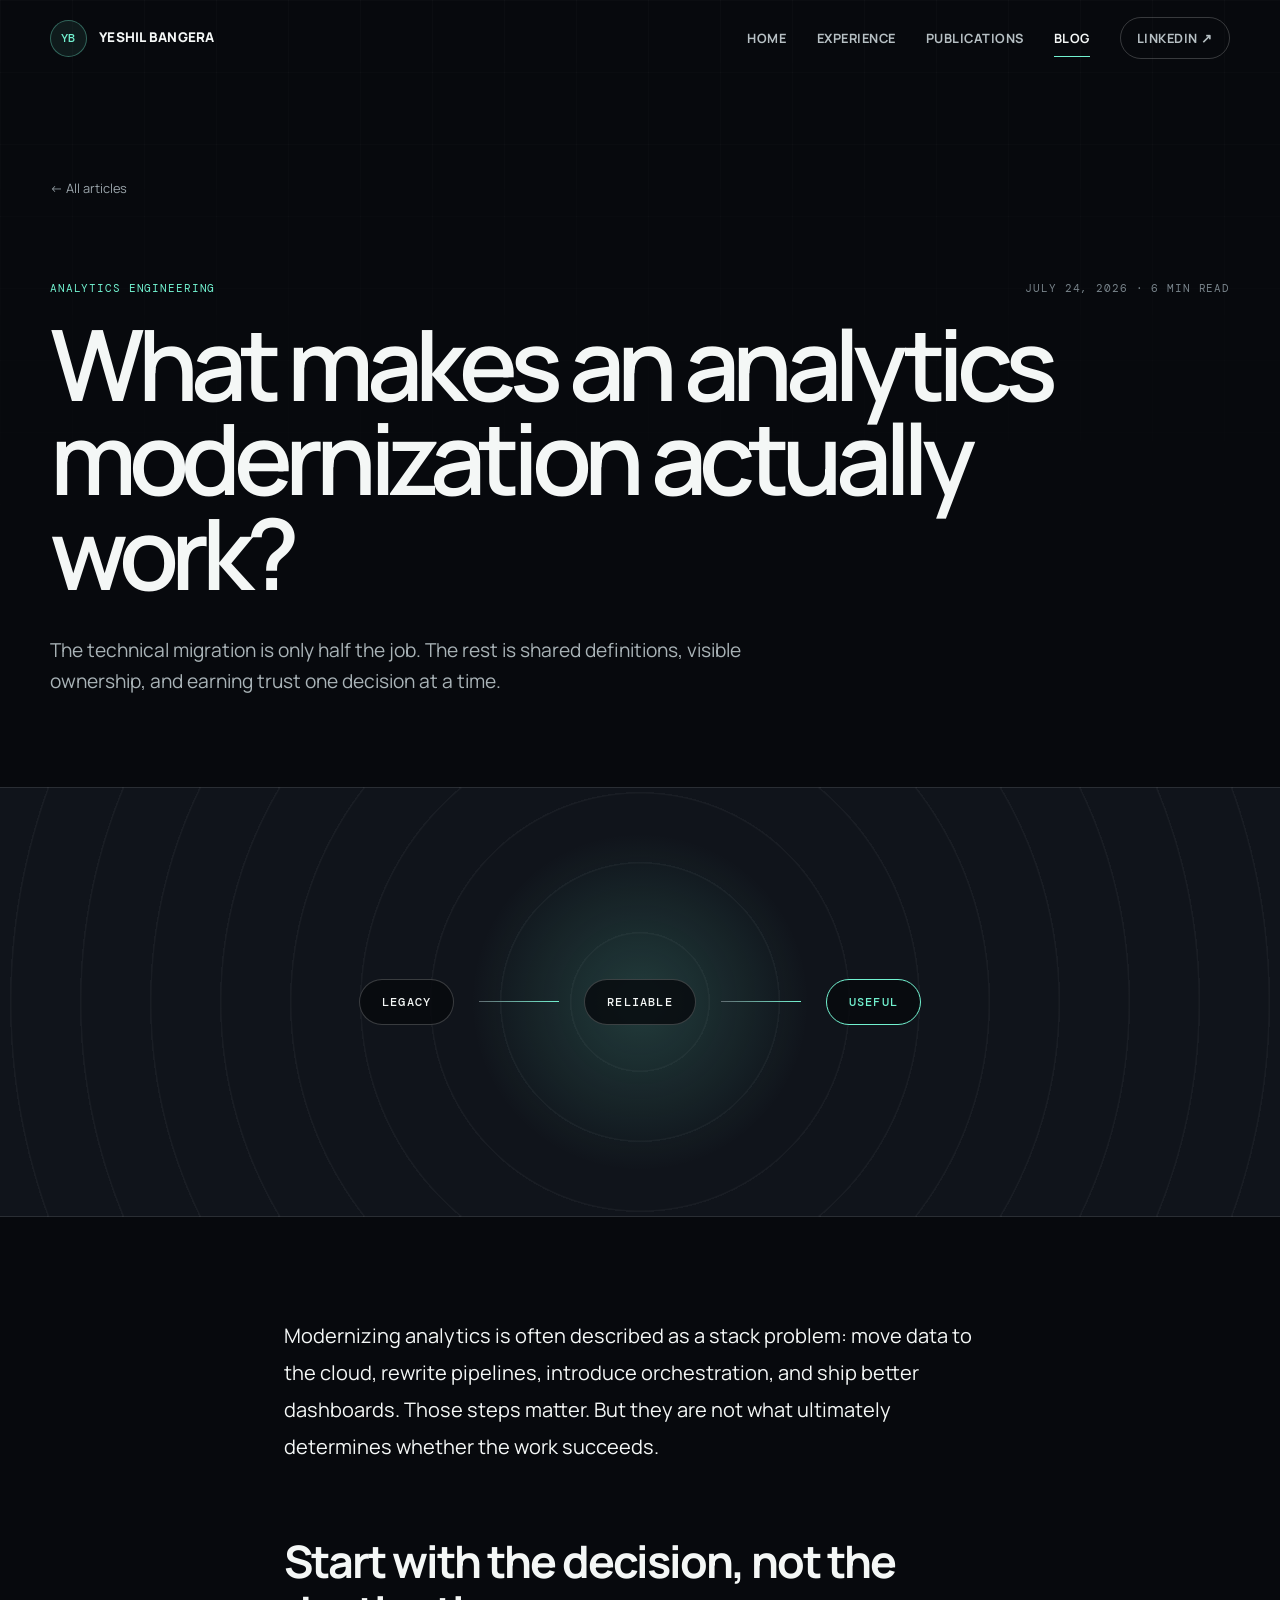
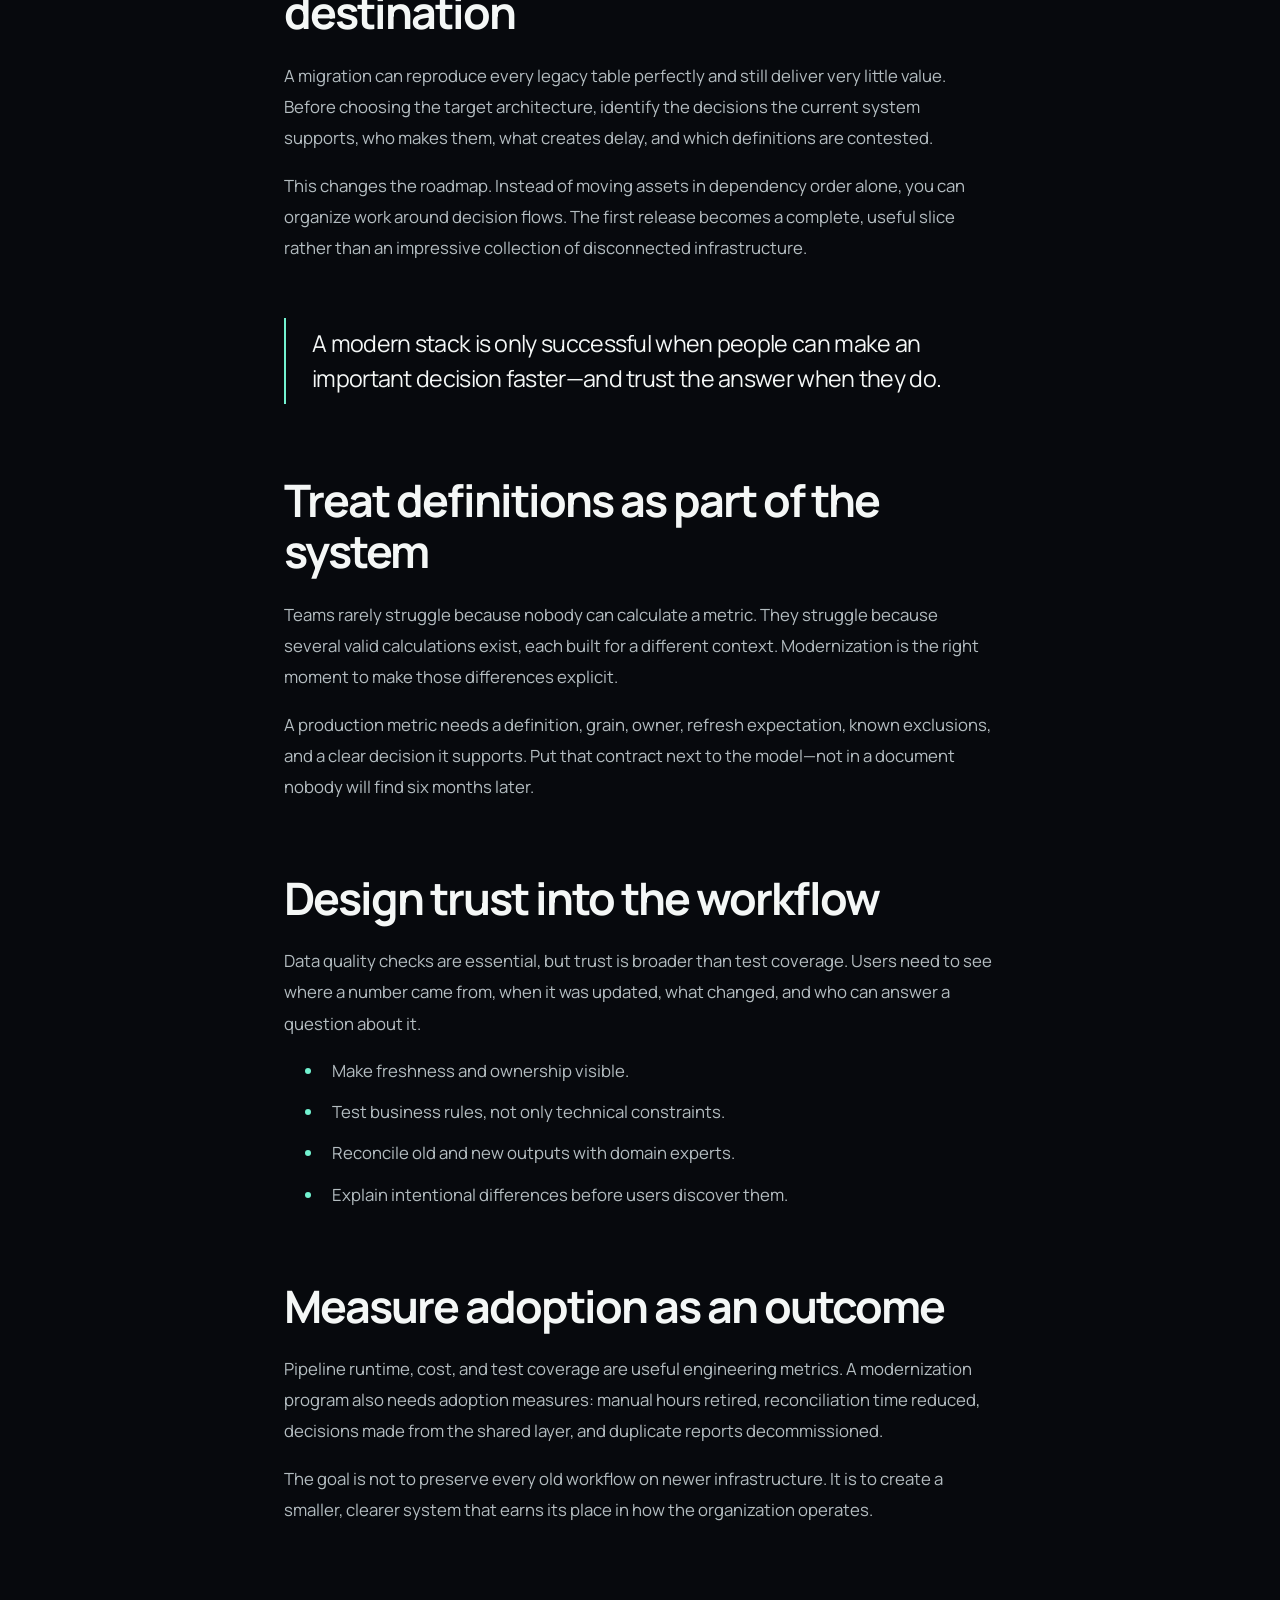
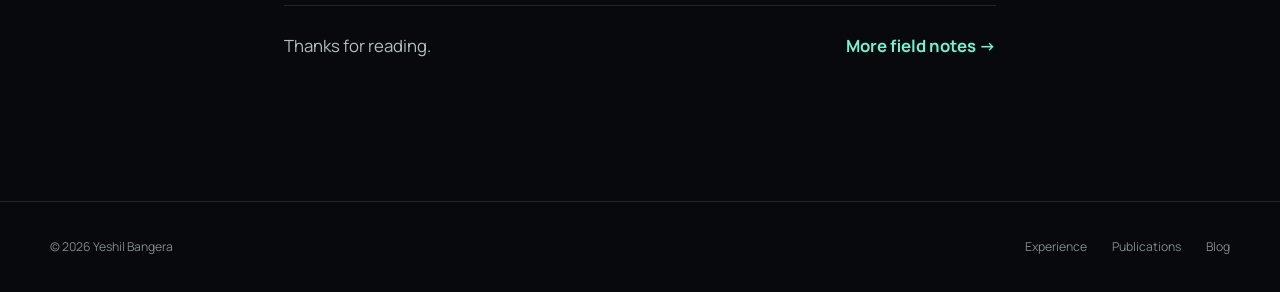
==== blog-modern-analytics.html @ 813da700 "Add minimal production portfolio" ====
<!doctype html>
<html lang="en">
  <head>
    <meta charset="utf-8" />
    <meta name="viewport" content="width=device-width, initial-scale=1" />
    <meta
      name="description"
      content="Yeshil Bangera on the technical and organizational foundations of successful analytics modernization."
    />
    <meta name="theme-color" content="#07090d" />
    <title>What makes analytics modernization work? — Yeshil Bangera</title>
    <link
      rel="canonical"
      href="https://yeshilbangera.github.io/blog-modern-analytics.html"
    />
    <link rel="icon" href="assets/favicon.svg" type="image/svg+xml" />
    <link rel="stylesheet" href="assets/css/portfolio.css" />
  </head>
  <body>
    <a class="skip-link" href="#main">Skip to content</a>
    <header class="site-header" data-header>
      <div class="nav-shell">
        <a class="brand" href="index.html" aria-label="Yeshil Bangera, home">
          <span class="brand-mark" aria-hidden="true">YB</span>
          <span>Yeshil Bangera</span>
        </a>
        <button
          class="nav-toggle"
          type="button"
          aria-expanded="false"
          aria-controls="site-nav"
          data-nav-toggle
        >
          <span></span><span></span><span></span>
          <span class="sr-only">Open navigation</span>
        </button>
        <nav id="site-nav" class="site-nav" aria-label="Primary" data-nav>
          <a href="index.html">Home</a>
          <a href="experience.html">Experience</a>
          <a href="publications.html">Publications</a>
          <a class="is-active" href="blog.html">Blog</a>
          <a class="nav-cta" href="https://www.linkedin.com/in/yeshil-d-bangera"
            >LinkedIn ↗</a
          >
        </nav>
      </div>
    </header>

    <main id="main">
      <article>
        <header class="article-hero shell">
          <a class="back-link" href="blog.html">← All articles</a>
          <div class="article-meta">
            <span>Analytics engineering</span>
            <time datetime="2026-07-24">July 24, 2026 · 6 min read</time>
          </div>
          <h1>What makes an analytics modernization actually work?</h1>
          <p>
            The technical migration is only half the job. The rest is shared
            definitions, visible ownership, and earning trust one decision at a
            time.
          </p>
        </header>

        <div class="article-banner" aria-hidden="true">
          <div class="article-flow shell">
            <span>Legacy</span><i></i><span>Reliable</span><i></i
            ><span>Useful</span>
          </div>
        </div>

        <div class="article-body">
          <p class="article-lede">
            Modernizing analytics is often described as a stack problem: move
            data to the cloud, rewrite pipelines, introduce orchestration, and
            ship better dashboards. Those steps matter. But they are not what
            ultimately determines whether the work succeeds.
          </p>

          <h2>Start with the decision, not the destination</h2>
          <p>
            A migration can reproduce every legacy table perfectly and still
            deliver very little value. Before choosing the target architecture,
            identify the decisions the current system supports, who makes them,
            what creates delay, and which definitions are contested.
          </p>
          <p>
            This changes the roadmap. Instead of moving assets in dependency
            order alone, you can organize work around decision flows. The first
            release becomes a complete, useful slice rather than an impressive
            collection of disconnected infrastructure.
          </p>

          <blockquote>
            A modern stack is only successful when people can make an important
            decision faster—and trust the answer when they do.
          </blockquote>

          <h2>Treat definitions as part of the system</h2>
          <p>
            Teams rarely struggle because nobody can calculate a metric. They
            struggle because several valid calculations exist, each built for a
            different context. Modernization is the right moment to make those
            differences explicit.
          </p>
          <p>
            A production metric needs a definition, grain, owner, refresh
            expectation, known exclusions, and a clear decision it supports. Put
            that contract next to the model—not in a document nobody will find
            six months later.
          </p>

          <h2>Design trust into the workflow</h2>
          <p>
            Data quality checks are essential, but trust is broader than test
            coverage. Users need to see where a number came from, when it was
            updated, what changed, and who can answer a question about it.
          </p>
          <ul>
            <li>Make freshness and ownership visible.</li>
            <li>Test business rules, not only technical constraints.</li>
            <li>Reconcile old and new outputs with domain experts.</li>
            <li>Explain intentional differences before users discover them.</li>
          </ul>

          <h2>Measure adoption as an outcome</h2>
          <p>
            Pipeline runtime, cost, and test coverage are useful engineering
            metrics. A modernization program also needs adoption measures:
            manual hours retired, reconciliation time reduced, decisions made
            from the shared layer, and duplicate reports decommissioned.
          </p>
          <p>
            The goal is not to preserve every old workflow on newer
            infrastructure. It is to create a smaller, clearer system that earns
            its place in how the organization operates.
          </p>

          <div class="article-end">
            <p>Thanks for reading.</p>
            <a href="blog.html">More field notes →</a>
          </div>
        </div>
      </article>
    </main>

    <footer class="site-footer">
      <div class="shell">
        <span>© <span data-year></span> Yeshil Bangera</span>
        <div>
          <a href="experience.html">Experience</a>
          <a href="publications.html">Publications</a>
          <a href="blog.html">Blog</a>
        </div>
      </div>
    </footer>
    <script src="assets/js/portfolio.js" defer></script>
  </body>
</html>
---- assets/css/portfolio.css ----
@import url("https://fonts.googleapis.com/css2?family=DM+Mono:wght@400;500&family=Manrope:wght@400;500;600;700;800&display=swap");

:root {
  --bg: #07090d;
  --bg-soft: #0b0e14;
  --surface: #10141b;
  --surface-2: #151a22;
  --line: rgba(255, 255, 255, 0.11);
  --line-strong: rgba(255, 255, 255, 0.2);
  --text: #f4f7f6;
  --muted: #9aa4aa;
  --accent: #72f2d0;
  --accent-2: #8ba8ff;
  --accent-dark: #061410;
  --shell: min(1180px, calc(100vw - 48px));
  --radius: 24px;
  --story-progress: 0;
  --story-stage: 0;
}

* {
  box-sizing: border-box;
}

html {
  scroll-behavior: smooth;
}

body {
  margin: 0;
  overflow-x: hidden;
  background: var(--bg);
  color: var(--text);
  font-family: "Manrope", sans-serif;
  font-size: 16px;
  line-height: 1.6;
  -webkit-font-smoothing: antialiased;
}

body::before {
  position: fixed;
  z-index: -2;
  inset: 0;
  background:
    linear-gradient(rgba(255, 255, 255, 0.018) 1px, transparent 1px),
    linear-gradient(90deg, rgba(255, 255, 255, 0.018) 1px, transparent 1px);
  background-size: 72px 72px;
  content: "";
  mask-image: linear-gradient(to bottom, black, transparent 70%);
  pointer-events: none;
}

a {
  color: inherit;
  text-decoration: none;
}

button {
  color: inherit;
  font: inherit;
}

p,
h1,
h2,
h3 {
  margin-top: 0;
}

.shell {
  width: var(--shell);
  margin-inline: auto;
}

.sr-only {
  position: absolute;
  width: 1px;
  height: 1px;
  overflow: hidden;
  clip: rect(0, 0, 0, 0);
  white-space: nowrap;
}

.skip-link {
  position: fixed;
  z-index: 1000;
  top: 12px;
  left: 12px;
  padding: 10px 16px;
  transform: translateY(-150%);
  border-radius: 8px;
  background: var(--accent);
  color: var(--accent-dark);
  font-weight: 800;
}

.skip-link:focus {
  transform: translateY(0);
}

.site-header {
  position: fixed;
  z-index: 100;
  top: 0;
  right: 0;
  left: 0;
  border-bottom: 1px solid transparent;
  transition:
    background-color 240ms ease,
    border-color 240ms ease,
    backdrop-filter 240ms ease;
}

.site-header.is-scrolled {
  border-color: var(--line);
  background: rgba(7, 9, 13, 0.76);
  backdrop-filter: blur(18px);
}

.nav-shell {
  display: flex;
  width: var(--shell);
  min-height: 76px;
  align-items: center;
  justify-content: space-between;
  margin-inline: auto;
}

.brand {
  display: inline-flex;
  align-items: center;
  gap: 12px;
  font-size: 0.84rem;
  font-weight: 800;
  letter-spacing: 0.02em;
  text-transform: uppercase;
}

.brand-mark {
  display: grid;
  width: 37px;
  height: 37px;
  place-items: center;
  border: 1px solid rgba(114, 242, 208, 0.35);
  border-radius: 50%;
  background: rgba(114, 242, 208, 0.08);
  color: var(--accent);
  font:
    500 0.72rem "DM Mono",
    monospace;
}

.site-nav {
  display: flex;
  align-items: center;
  gap: 30px;
}

.site-nav a {
  position: relative;
  color: #b7c0c4;
  font-size: 0.8rem;
  font-weight: 700;
  letter-spacing: 0.04em;
  text-transform: uppercase;
  transition: color 180ms ease;
}

.site-nav a:not(.nav-cta)::after {
  position: absolute;
  right: 0;
  bottom: -9px;
  left: 0;
  height: 1px;
  transform: scaleX(0);
  background: var(--accent);
  content: "";
  transition: transform 180ms ease;
}

.site-nav a:hover,
.site-nav a:focus-visible,
.site-nav a.is-active {
  color: var(--text);
}

.site-nav a.is-active::after,
.site-nav a:hover::after {
  transform: scaleX(1);
}

.site-nav .nav-cta {
  padding: 10px 16px;
  border: 1px solid var(--line-strong);
  border-radius: 999px;
}

.site-nav .nav-cta:hover {
  border-color: var(--accent);
  color: var(--accent);
}

.nav-toggle {
  display: none;
  width: 42px;
  height: 42px;
  padding: 10px;
  border: 1px solid var(--line);
  border-radius: 50%;
  background: transparent;
}

.nav-toggle > span:not(.sr-only) {
  display: block;
  width: 100%;
  height: 1px;
  margin: 5px 0;
  background: var(--text);
}

.hero {
  position: relative;
  display: flex;
  min-height: 100svh;
  align-items: center;
  overflow: hidden;
  padding: 140px 0 110px;
}

.hero::after {
  position: absolute;
  right: 0;
  bottom: 0;
  left: 0;
  height: 1px;
  background: linear-gradient(
    90deg,
    transparent,
    var(--line-strong),
    transparent
  );
  content: "";
}

.hero-glow {
  position: absolute;
  border-radius: 50%;
  filter: blur(1px);
  opacity: 0.7;
}

.glow-one {
  top: -30vw;
  right: -22vw;
  width: 68vw;
  height: 68vw;
  background: radial-gradient(
    circle,
    rgba(77, 127, 255, 0.14),
    transparent 64%
  );
}

.glow-two {
  bottom: -32vw;
  left: -24vw;
  width: 64vw;
  height: 64vw;
  background: radial-gradient(
    circle,
    rgba(114, 242, 208, 0.12),
    transparent 64%
  );
}

.hero-layout {
  position: relative;
  z-index: 2;
  display: grid;
  align-items: center;
  gap: 5vw;
  grid-template-columns: minmax(0, 1.22fr) minmax(340px, 0.78fr);
}

.eyebrow,
.section-kicker {
  color: var(--accent);
  font:
    500 0.75rem "DM Mono",
    monospace;
  letter-spacing: 0.14em;
  text-transform: uppercase;
}

.eyebrow {
  display: flex;
  align-items: center;
  gap: 10px;
  margin-bottom: 25px;
}

.eyebrow span {
  width: 27px;
  height: 1px;
  background: var(--accent);
}

.hero h1 {
  margin-bottom: 28px;
  line-height: 0.88;
}

.hero-name {
  display: block;
  font-size: clamp(4.1rem, 9.6vw, 8.9rem);
  font-weight: 800;
  letter-spacing: -0.085em;
  text-wrap: balance;
}

.hero-role {
  display: inline-block;
  margin-top: 25px;
  padding: 8px 15px 9px;
  border: 1px solid rgba(114, 242, 208, 0.45);
  border-radius: 999px;
  background: rgba(114, 242, 208, 0.08);
  color: var(--accent);
  font:
    500 clamp(0.86rem, 1.25vw, 1.05rem) "DM Mono",
    monospace;
  letter-spacing: 0.13em;
  text-transform: uppercase;
  vertical-align: top;
}

.hero-intro {
  max-width: 650px;
  margin-bottom: 34px;
  color: #b3bdc1;
  font-size: clamp(1.05rem, 1.6vw, 1.3rem);
  line-height: 1.65;
}

.hero-actions,
.page-actions {
  display: flex;
  align-items: center;
  gap: 24px;
}

.button {
  display: inline-flex;
  min-height: 51px;
  align-items: center;
  justify-content: center;
  gap: 16px;
  padding: 12px 22px;
  border: 1px solid transparent;
  border-radius: 999px;
  font-size: 0.84rem;
  font-weight: 800;
  transition:
    transform 180ms ease,
    background-color 180ms ease,
    box-shadow 180ms ease;
}

.button:hover {
  transform: translateY(-2px);
}

.button-primary {
  background: var(--accent);
  box-shadow: 0 12px 50px rgba(114, 242, 208, 0.08);
  color: var(--accent-dark);
}

.button-primary:hover {
  box-shadow: 0 15px 55px rgba(114, 242, 208, 0.2);
}

.text-link {
  display: inline-flex;
  align-items: center;
  gap: 10px;
  color: var(--text);
  font-size: 0.88rem;
  font-weight: 700;
}

.text-link span {
  color: var(--accent);
  transition: transform 180ms ease;
}

.text-link:hover span {
  transform: translateX(4px);
}

.hero-system {
  position: relative;
  width: min(39vw, 475px);
  padding: 21px;
  border: 1px solid var(--line-strong);
  border-radius: 24px;
  background:
    linear-gradient(145deg, rgba(255, 255, 255, 0.045), transparent 48%),
    rgba(13, 17, 23, 0.92);
  box-shadow:
    0 35px 100px rgba(0, 0, 0, 0.42),
    inset 0 1px rgba(255, 255, 255, 0.05);
}

.hero-system::before {
  position: absolute;
  z-index: -1;
  inset: 14% -7% -8% 22%;
  border-radius: 24px;
  background: linear-gradient(
    135deg,
    rgba(114, 242, 208, 0.13),
    rgba(139, 168, 255, 0.07)
  );
  content: "";
  filter: blur(25px);
}

.system-topline {
  display: flex;
  align-items: center;
  justify-content: space-between;
  padding-bottom: 17px;
  border-bottom: 1px solid var(--line);
  color: #879298;
  font:
    500 0.64rem "DM Mono",
    monospace;
  letter-spacing: 0.09em;
  text-transform: uppercase;
}

.system-topline i {
  width: 8px;
  height: 8px;
  border-radius: 50%;
  background: var(--accent);
  box-shadow: 0 0 16px rgba(114, 242, 208, 0.75);
}

.system-flow {
  padding: 18px 0;
}

.system-node {
  padding: 17px;
  border: 1px solid var(--line);
  border-radius: 14px;
  background: rgba(255, 255, 255, 0.018);
}

.system-node-accent {
  border-color: rgba(114, 242, 208, 0.32);
  background: rgba(114, 242, 208, 0.055);
}

.system-node small {
  display: block;
  margin-bottom: 5px;
  color: var(--accent);
  font:
    500 0.58rem "DM Mono",
    monospace;
  letter-spacing: 0.08em;
  text-transform: uppercase;
}

.system-node strong {
  display: block;
  font-size: 1.08rem;
  letter-spacing: -0.03em;
}

.system-node span {
  color: #7f8b90;
  font-size: 0.72rem;
}

.system-connector {
  position: relative;
  display: grid;
  height: 37px;
  place-items: center;
}

.system-connector::before {
  position: absolute;
  top: 0;
  bottom: 0;
  left: 50%;
  width: 1px;
  background: linear-gradient(var(--line), var(--accent), var(--line));
  content: "";
}

.system-connector span {
  position: relative;
  padding: 3px 8px;
  border: 1px solid var(--line);
  border-radius: 99px;
  background: var(--surface);
  color: #7e898f;
  font:
    500 0.5rem "DM Mono",
    monospace;
  letter-spacing: 0.08em;
}

.system-proof {
  display: grid;
  gap: 1px;
  overflow: hidden;
  border: 1px solid var(--line);
  border-radius: 13px;
  background: var(--line);
  grid-template-columns: repeat(3, 1fr);
}

.system-proof div {
  padding: 12px 9px;
  background: #0b0f15;
}

.system-proof strong,
.system-proof span {
  display: block;
}

.system-proof strong {
  color: var(--text);
  font-size: 1rem;
}

.system-proof span {
  color: #6f7b81;
  font-size: 0.55rem;
}

.hero-foot {
  position: absolute;
  right: 0;
  bottom: 28px;
  left: 0;
  z-index: 2;
  display: flex;
  justify-content: space-between;
  color: #78838a;
  font:
    400 0.68rem "DM Mono",
    monospace;
  letter-spacing: 0.07em;
  text-transform: uppercase;
}

.hero-foot p {
  margin: 0;
}

.hero-foot a {
  display: flex;
  gap: 10px;
}

.scroll-story {
  position: relative;
  height: 410vh;
  background:
    radial-gradient(
      circle at 70% 45%,
      rgba(114, 242, 208, 0.08),
      transparent 35%
    ),
    var(--bg);
}

.story-sticky {
  position: sticky;
  top: 0;
  display: flex;
  height: 100vh;
  align-items: center;
  overflow: hidden;
}

.story-layout {
  display: grid;
  align-items: center;
  gap: 80px;
  grid-template-columns: minmax(0, 0.85fr) minmax(420px, 1.15fr);
}

.story-copy {
  position: relative;
  min-height: 370px;
}

.story-step {
  position: absolute;
  top: 70px;
  left: 0;
  transform: translateY(28px);
  opacity: 0;
  transition:
    opacity 500ms ease,
    transform 500ms ease;
}

.story-step.is-current {
  transform: translateY(0);
  opacity: 1;
}

.story-step > span {
  color: #748087;
  font:
    500 0.7rem "DM Mono",
    monospace;
  letter-spacing: 0.1em;
  text-transform: uppercase;
}

.story-step h2 {
  max-width: 520px;
  margin: 22px 0;
  font-size: clamp(3.2rem, 6.5vw, 6rem);
  font-weight: 700;
  letter-spacing: -0.065em;
  line-height: 0.95;
}

.story-step p {
  max-width: 510px;
  color: var(--muted);
  font-size: 1.08rem;
}

.analytics-impact {
  overflow: hidden;
  border-bottom: 1px solid var(--line);
  background:
    radial-gradient(
      circle at 90% 20%,
      rgba(139, 168, 255, 0.09),
      transparent 28%
    ),
    var(--bg-soft);
}

.impact-statement {
  padding-bottom: 75px;
  border-bottom: 1px solid var(--line);
}

.impact-statement h2 {
  max-width: 1050px;
  margin: 0;
  font-size: clamp(2.7rem, 6.2vw, 5.9rem);
  font-weight: 600;
  letter-spacing: -0.07em;
  line-height: 1.02;
}

.impact-statement h2 span {
  display: block;
  color: #68747a;
}

.impact-principles {
  display: grid;
  gap: 1px;
  margin-top: 70px;
  background: var(--line);
  grid-template-columns: repeat(3, 1fr);
}

.principle {
  min-height: 315px;
  padding: 28px;
  background: var(--bg-soft);
}

.principle > span {
  color: var(--accent);
  font:
    500 0.66rem "DM Mono",
    monospace;
}

.principle h3 {
  margin: 92px 0 14px;
  font-size: 1.35rem;
  letter-spacing: -0.035em;
}

.principle p {
  margin-bottom: 0;
  color: var(--muted);
  font-size: 0.9rem;
}

.story-visual {
  transform: scale(calc(0.88 + (var(--story-progress) * 0.12)));
}

.signal-field {
  position: relative;
  width: 100%;
  aspect-ratio: 1.1;
  border: 1px solid var(--line);
  border-radius: 50%;
  background:
    radial-gradient(
      circle at center,
      rgba(114, 242, 208, 0.14),
      transparent 42%
    ),
    repeating-radial-gradient(
      circle at center,
      transparent 0 58px,
      rgba(255, 255, 255, 0.045) 59px 60px
    );
}

.signal-field::after {
  position: absolute;
  inset: 8%;
  border: 1px dashed rgba(139, 168, 255, 0.25);
  border-radius: 50%;
  content: "";
  transform: rotate(calc(var(--story-progress) * 90deg));
}

.signal-card {
  position: absolute;
  z-index: 2;
  top: 50%;
  left: 50%;
  width: 58%;
  padding: 24px;
  transform: translate(-50%, -50%);
  border: 1px solid rgba(255, 255, 255, 0.17);
  border-radius: 18px;
  background: rgba(14, 18, 24, 0.88);
  box-shadow: 0 35px 100px rgba(0, 0, 0, 0.44);
  backdrop-filter: blur(20px);
}

.signal-card-top,
.signal-meta {
  display: flex;
  align-items: center;
  justify-content: space-between;
  color: #818c92;
  font:
    400 0.62rem "DM Mono",
    monospace;
  letter-spacing: 0.08em;
  text-transform: uppercase;
}

.signal-card-top i {
  width: 7px;
  height: 7px;
  border-radius: 50%;
  background: var(--accent);
  box-shadow: 0 0 12px var(--accent);
}

.signal-card > strong {
  display: block;
  margin: 24px 0 18px;
  color: var(--text);
  font-size: clamp(1.6rem, 3vw, 2.7rem);
  letter-spacing: -0.05em;
}

.mini-chart {
  display: flex;
  height: 100px;
  align-items: flex-end;
  gap: 8px;
  padding: 8px 0 14px;
  border-bottom: 1px solid var(--line);
}

.mini-chart i {
  width: 100%;
  height: calc(25% + (var(--story-progress) * 65%));
  border-radius: 4px 4px 0 0;
  background: linear-gradient(to top, rgba(114, 242, 208, 0.12), var(--accent));
  transition: height 250ms ease;
}

.mini-chart i:nth-child(2) {
  height: calc(60% - (var(--story-progress) * 20%));
}

.mini-chart i:nth-child(3) {
  height: calc(35% + (var(--story-progress) * 40%));
}

.mini-chart i:nth-child(4) {
  height: calc(78% - (var(--story-progress) * 12%));
}

.mini-chart i:nth-child(5) {
  height: calc(48% + (var(--story-progress) * 38%));
}

.mini-chart i:nth-child(6) {
  height: calc(67% + (var(--story-progress) * 25%));
}

.signal-meta {
  margin-top: 15px;
}

.signal-meta b {
  color: var(--text);
  font-weight: 500;
}

.signal-dot {
  position: absolute;
  z-index: 3;
  width: 8px;
  height: 8px;
  border-radius: 50%;
  background: var(--accent-2);
  box-shadow: 0 0 16px var(--accent-2);
  transform: scale(calc(0.7 + (var(--story-progress) * 0.7)));
}

.dot-a {
  top: 15%;
  left: 29%;
}

.dot-b {
  top: 31%;
  right: 10%;
}

.dot-c {
  right: 24%;
  bottom: 13%;
}

.dot-d {
  bottom: 25%;
  left: 10%;
}

.signal-line {
  position: absolute;
  z-index: 1;
  top: 50%;
  left: 50%;
  width: 40%;
  height: 1px;
  transform-origin: left;
  background: linear-gradient(90deg, var(--accent), transparent);
  opacity: calc(0.2 + var(--story-progress));
}

.line-a {
  transform: rotate(calc(20deg + (var(--story-progress) * 25deg)));
}

.line-b {
  transform: rotate(calc(160deg - (var(--story-progress) * 25deg)));
}

.section {
  position: relative;
  padding: 130px 0;
}

.section-tint {
  border-block: 1px solid rgba(255, 255, 255, 0.06);
  background: var(--bg-soft);
}

.section-heading {
  display: flex;
  align-items: flex-end;
  justify-content: space-between;
  gap: 40px;
  margin-bottom: 58px;
}

.section-kicker {
  margin-bottom: 16px;
}

.section-heading h2,
.resume-aside h2 {
  max-width: 790px;
  margin-bottom: 0;
  font-size: clamp(2.4rem, 5vw, 4.4rem);
  font-weight: 600;
  letter-spacing: -0.06em;
  line-height: 1;
}

.impact-grid {
  display: grid;
  gap: 16px;
  grid-template-columns: repeat(3, 1fr);
}

.impact-card {
  min-height: 360px;
  padding: 30px;
  border: 1px solid var(--line);
  border-radius: var(--radius);
  background:
    linear-gradient(145deg, rgba(255, 255, 255, 0.03), transparent 55%),
    var(--surface);
  transition:
    transform 240ms ease,
    border-color 240ms ease;
}

.impact-card:hover {
  transform: translateY(-6px);
  border-color: rgba(114, 242, 208, 0.35);
}

.impact-number {
  display: block;
  margin-bottom: 100px;
  color: var(--accent);
  font-size: clamp(2.8rem, 4.8vw, 4.4rem);
  font-weight: 700;
  letter-spacing: -0.07em;
}

.impact-card h3 {
  margin-bottom: 13px;
  font-size: 1.25rem;
  letter-spacing: -0.03em;
}

.impact-card p {
  margin-bottom: 0;
  color: var(--muted);
  font-size: 0.93rem;
}

.feature-publication {
  display: grid;
  align-items: center;
  gap: 55px;
  padding: 36px;
  border: 1px solid var(--line);
  border-radius: var(--radius);
  background: var(--surface);
  grid-template-columns: 280px 1fr;
  transition:
    transform 240ms ease,
    border-color 240ms ease;
}

.feature-publication:hover {
  transform: translateY(-4px);
  border-color: rgba(114, 242, 208, 0.35);
}

.publication-art {
  position: relative;
  display: flex;
  height: 250px;
  align-items: center;
  justify-content: center;
  overflow: hidden;
  border-radius: 17px;
  background:
    radial-gradient(
      circle at 25% 20%,
      rgba(139, 168, 255, 0.55),
      transparent 27%
    ),
    radial-gradient(
      circle at 75% 70%,
      rgba(114, 242, 208, 0.5),
      transparent 31%
    ),
    #111723;
  font-size: 4.3rem;
  font-weight: 800;
  letter-spacing: -0.1em;
}

.publication-art::before {
  position: absolute;
  inset: 0;
  background:
    linear-gradient(rgba(255, 255, 255, 0.08) 1px, transparent 1px),
    linear-gradient(90deg, rgba(255, 255, 255, 0.08) 1px, transparent 1px);
  background-size: 24px 24px;
  content: "";
  mask-image: radial-gradient(circle, black, transparent 75%);
}

.publication-art span {
  position: relative;
}

.publication-art span:last-child {
  color: var(--accent);
}

.feature-publication p,
.project-card p,
.post-card > div > p,
.publication-body > p:first-child {
  margin-bottom: 13px;
  color: var(--accent);
  font:
    500 0.7rem "DM Mono",
    monospace;
  letter-spacing: 0.09em;
  text-transform: uppercase;
}

.feature-publication h3 {
  max-width: 750px;
  margin-bottom: 26px;
  font-size: clamp(1.65rem, 3.2vw, 2.6rem);
  font-weight: 600;
  letter-spacing: -0.04em;
  line-height: 1.15;
}

.inline-arrow {
  color: #b8c1c5;
  font-size: 0.8rem;
  font-weight: 700;
}

.project-grid {
  display: grid;
  gap: 16px;
  grid-template-columns: 1.35fr 0.65fr;
}

.project-card {
  display: flex;
  min-height: 420px;
  flex-direction: column;
  justify-content: space-between;
  padding: 32px;
  overflow: hidden;
  border: 1px solid var(--line);
  border-radius: var(--radius);
  background:
    radial-gradient(
      circle at 75% 25%,
      rgba(139, 168, 255, 0.15),
      transparent 30%
    ),
    var(--surface);
  transition:
    transform 240ms ease,
    border-color 240ms ease;
}

.project-card:hover {
  transform: translateY(-5px);
  border-color: rgba(139, 168, 255, 0.4);
}

.project-feature {
  background:
    radial-gradient(
      circle at 75% 25%,
      rgba(114, 242, 208, 0.16),
      transparent 32%
    ),
    var(--surface);
}

.card-index {
  color: #6f7b81;
  font:
    500 0.7rem "DM Mono",
    monospace;
}

.project-card h3 {
  max-width: 650px;
  margin-bottom: 45px;
  font-size: clamp(1.8rem, 3.7vw, 3.3rem);
  font-weight: 600;
  letter-spacing: -0.05em;
  line-height: 1.08;
}

.project-card > div > span {
  color: #aab4b8;
  font-size: 0.82rem;
  font-weight: 700;
}

.blog-row {
  display: grid;
  align-items: start;
  gap: 40px;
  padding: 30px 0;
  border-block: 1px solid var(--line);
  grid-template-columns: 130px 1fr auto;
  transition: border-color 180ms ease;
}

.blog-row:hover {
  border-color: var(--accent);
}

.blog-row time {
  color: #7e898f;
  font:
    400 0.69rem "DM Mono",
    monospace;
  text-transform: uppercase;
}

.blog-row h3 {
  margin-bottom: 7px;
  font-size: clamp(1.4rem, 2.5vw, 2.1rem);
  letter-spacing: -0.04em;
}

.blog-row p {
  max-width: 720px;
  margin-bottom: 0;
  color: var(--muted);
}

.blog-row > span {
  color: var(--accent);
  font-size: 1.4rem;
}

.contact-band {
  position: relative;
  padding: 140px 0;
  overflow: hidden;
  background:
    radial-gradient(
      circle at 15% 100%,
      rgba(114, 242, 208, 0.18),
      transparent 32%
    ),
    radial-gradient(
      circle at 85% 0%,
      rgba(139, 168, 255, 0.15),
      transparent 32%
    ),
    #0b0f14;
}

.contact-inner p {
  color: var(--accent);
  font:
    500 0.75rem "DM Mono",
    monospace;
  letter-spacing: 0.1em;
  text-transform: uppercase;
}

.contact-inner h2 {
  max-width: 900px;
  margin-bottom: 45px;
  font-size: clamp(3rem, 7vw, 6.5rem);
  font-weight: 600;
  letter-spacing: -0.07em;
  line-height: 0.95;
}

.contact-inner > div {
  display: flex;
  align-items: center;
  gap: 26px;
}

.site-footer {
  padding: 35px 0;
  border-top: 1px solid var(--line);
  color: #7f898e;
  font-size: 0.76rem;
}

.site-footer .shell {
  display: flex;
  align-items: center;
  justify-content: space-between;
}

.site-footer div {
  display: flex;
  gap: 25px;
}

.site-footer a:hover {
  color: var(--accent);
}

.page-hero {
  padding-top: 190px;
  padding-bottom: 75px;
}

.page-hero h1 {
  max-width: 1000px;
  margin-bottom: 55px;
  font-size: clamp(3.6rem, 8.5vw, 8rem);
  font-weight: 600;
  letter-spacing: -0.075em;
  line-height: 0.95;
}

.page-intro {
  display: grid;
  align-items: end;
  gap: 60px;
  padding-top: 35px;
  border-top: 1px solid var(--line);
  grid-template-columns: 1fr auto;
}

.page-intro > p {
  max-width: 700px;
  margin-bottom: 0;
  color: #aab4b8;
  font-size: 1.12rem;
}

.page-section {
  padding-top: 60px;
}

.resume-layout {
  display: grid;
  align-items: start;
  gap: 80px;
  grid-template-columns: 0.68fr 1.32fr;
}

.resume-aside {
  position: sticky;
  top: 125px;
}

.resume-aside h2 {
  font-size: clamp(2.3rem, 4vw, 3.7rem);
}

.career-stats {
  display: grid;
  gap: 1px;
  margin-top: 45px;
  border: 1px solid var(--line);
  border-radius: 18px;
  background: var(--line);
  grid-template-columns: repeat(3, 1fr);
  overflow: hidden;
}

.career-stats div {
  padding: 18px 14px;
  background: var(--surface);
}

.career-stats strong {
  display: block;
  margin-bottom: 5px;
  color: var(--accent);
  font-size: 1.6rem;
  line-height: 1;
}

.career-stats span {
  color: var(--muted);
  font-size: 0.65rem;
}

.timeline {
  position: relative;
}

.timeline::before {
  position: absolute;
  top: 4px;
  bottom: 0;
  left: 8px;
  width: 1px;
  background: var(--line);
  content: "";
}

.timeline-item {
  position: relative;
  display: grid;
  gap: 40px;
  padding: 0 0 90px 42px;
  grid-template-columns: 145px 1fr;
}

.timeline-item::before {
  position: absolute;
  top: 3px;
  left: 3px;
  width: 11px;
  height: 11px;
  border: 2px solid var(--bg);
  border-radius: 50%;
  background: var(--accent);
  box-shadow: 0 0 0 1px var(--accent);
  content: "";
}

.timeline-meta {
  display: flex;
  flex-direction: column;
  gap: 7px;
  color: #6f7a80;
  font:
    500 0.84rem "DM Mono",
    monospace;
  line-height: 1.5;
  text-transform: uppercase;
}

.timeline-meta time {
  color: #c4cdd0;
  font-weight: 500;
}

.timeline-content > p {
  margin-bottom: 5px;
  color: var(--accent);
  font:
    500 0.72rem "DM Mono",
    monospace;
  letter-spacing: 0.08em;
  text-transform: uppercase;
}

.timeline-content h3 {
  margin-bottom: 24px;
  font-size: 2rem;
  letter-spacing: -0.04em;
}

.timeline-content ul {
  margin: 0 0 25px;
  padding-left: 1.2em;
  color: #a6b0b4;
}

.timeline-content li {
  margin-bottom: 12px;
  padding-left: 5px;
}

.timeline-content li::marker {
  color: var(--accent);
}

.tag-row {
  display: flex;
  flex-wrap: wrap;
  gap: 8px;
}

.tag-row span {
  padding: 5px 10px;
  border: 1px solid var(--line);
  border-radius: 99px;
  color: #8d989d;
  font:
    400 0.63rem "DM Mono",
    monospace;
}

.skills-grid {
  display: grid;
  gap: 1px;
  border: 1px solid var(--line);
  border-radius: var(--radius);
  background: var(--line);
  grid-template-columns: repeat(2, 1fr);
  overflow: hidden;
}

.skill-card {
  min-height: 230px;
  padding: 30px;
  background: var(--surface);
}

.skill-card > span {
  color: var(--accent);
  font:
    500 0.66rem "DM Mono",
    monospace;
}

.skill-card h3 {
  margin: 55px 0 12px;
  font-size: 1.4rem;
  letter-spacing: -0.03em;
}

.skill-card p {
  margin-bottom: 0;
  color: var(--muted);
}

.education-card {
  display: grid;
  gap: 50px;
  padding: 45px;
  border: 1px solid var(--line);
  border-radius: var(--radius);
  background: var(--surface);
  grid-template-columns: 1.1fr 0.9fr;
}

.education-card h2 {
  margin: 0;
  font-size: clamp(2.2rem, 4vw, 3.8rem);
  letter-spacing: -0.05em;
  line-height: 1.05;
}

.education-card h2 span {
  color: #7d898e;
}

.education-card > div:last-child {
  align-self: end;
}

.education-card > div:last-child p {
  margin: 6px 0 0;
  color: var(--muted);
}

.publication-list {
  display: flex;
  flex-direction: column;
}

.publication-card {
  display: grid;
  gap: 65px;
  padding: 55px 0;
  border-top: 1px solid var(--line);
  grid-template-columns: 190px 1fr;
}

.publication-card:last-child {
  border-bottom: 1px solid var(--line);
}

.publication-year {
  display: flex;
  flex-direction: column;
}

.publication-year strong {
  color: var(--accent);
  font-size: 2rem;
  letter-spacing: -0.05em;
}

.publication-year span {
  color: #707b81;
  font:
    400 0.67rem "DM Mono",
    monospace;
  text-transform: uppercase;
}

.publication-body h2 {
  max-width: 850px;
  margin-bottom: 20px;
  font-size: clamp(1.65rem, 3.4vw, 2.8rem);
  font-weight: 600;
  letter-spacing: -0.045em;
  line-height: 1.15;
}

.publication-summary {
  max-width: 730px;
  color: var(--muted);
}

.publication-links {
  display: flex;
  flex-wrap: wrap;
  gap: 22px;
  margin-top: 25px;
  color: #889399;
  font-size: 0.76rem;
  font-weight: 700;
}

.publication-links a {
  color: var(--text);
}

.publication-links a:hover {
  color: var(--accent);
}

.posts-list {
  display: flex;
  flex-direction: column;
  gap: 25px;
}

.post-card {
  display: grid;
  gap: 50px;
  padding: 42px;
  border: 1px solid var(--line);
  border-radius: var(--radius);
  background:
    radial-gradient(
      circle at 90% 0%,
      rgba(114, 242, 208, 0.13),
      transparent 31%
    ),
    var(--surface);
  grid-template-columns: 180px 1fr;
  transition:
    transform 240ms ease,
    border-color 240ms ease;
}

.post-card:hover {
  transform: translateY(-4px);
  border-color: rgba(114, 242, 208, 0.35);
}

.post-meta {
  display: flex;
  flex-direction: column;
  gap: 8px;
  color: #6f7b81;
  font:
    400 0.68rem "DM Mono",
    monospace;
  text-transform: uppercase;
}

.post-card h2 {
  margin-bottom: 18px;
  font-size: clamp(2.1rem, 4.5vw, 4.2rem);
  font-weight: 600;
  letter-spacing: -0.06em;
  line-height: 1.02;
}

.post-card div:last-child > p {
  max-width: 740px;
  color: var(--muted);
}

.coming-grid {
  display: grid;
  gap: 16px;
  grid-template-columns: 1fr 1fr;
}

.coming-card {
  min-height: 260px;
  padding: 30px;
  border: 1px solid var(--line);
  border-radius: var(--radius);
  background: var(--surface);
}

.coming-card > span {
  color: #748087;
  font:
    400 0.65rem "DM Mono",
    monospace;
  text-transform: uppercase;
}

.coming-card h3 {
  margin: 55px 0 12px;
  font-size: 1.6rem;
  letter-spacing: -0.04em;
}

.coming-card p {
  margin-bottom: 0;
  color: var(--muted);
}

.article-hero {
  padding-top: 175px;
  padding-bottom: 90px;
}

.back-link {
  color: var(--muted);
  font-size: 0.8rem;
}

.back-link:hover {
  color: var(--accent);
}

.article-meta {
  display: flex;
  justify-content: space-between;
  margin: 80px 0 22px;
  color: #78838a;
  font:
    400 0.68rem "DM Mono",
    monospace;
  letter-spacing: 0.08em;
  text-transform: uppercase;
}

.article-meta span {
  color: var(--accent);
}

.article-hero h1 {
  max-width: 1050px;
  margin-bottom: 35px;
  font-size: clamp(3.4rem, 7.7vw, 7.1rem);
  font-weight: 600;
  letter-spacing: -0.075em;
  line-height: 0.96;
}

.article-hero > p {
  max-width: 770px;
  margin-bottom: 0;
  color: #a9b3b7;
  font-size: 1.2rem;
}

.article-banner {
  display: flex;
  min-height: 430px;
  align-items: center;
  overflow: hidden;
  border-block: 1px solid var(--line);
  background:
    radial-gradient(
      circle at center,
      rgba(114, 242, 208, 0.18),
      transparent 25%
    ),
    repeating-radial-gradient(
      circle at center,
      transparent 0 68px,
      rgba(255, 255, 255, 0.04) 69px 70px
    ),
    var(--surface);
}

.article-flow {
  display: flex;
  align-items: center;
  justify-content: center;
  gap: 25px;
}

.article-flow span {
  padding: 14px 22px;
  border: 1px solid var(--line-strong);
  border-radius: 99px;
  background: rgba(7, 9, 13, 0.8);
  font:
    500 0.75rem "DM Mono",
    monospace;
  letter-spacing: 0.1em;
  text-transform: uppercase;
}

.article-flow span:last-child {
  border-color: var(--accent);
  color: var(--accent);
}

.article-flow i {
  width: 80px;
  height: 1px;
  background: linear-gradient(90deg, #606b71, var(--accent));
}

.article-body {
  max-width: 760px;
  margin: 0 auto;
  padding: 100px 24px 140px;
  color: #b4bdc1;
  font-size: 1.05rem;
  line-height: 1.85;
}

.article-body .article-lede {
  color: var(--text);
  font-size: 1.25rem;
}

.article-body h2 {
  margin: 70px 0 22px;
  color: var(--text);
  font-size: clamp(1.9rem, 4vw, 2.8rem);
  letter-spacing: -0.045em;
  line-height: 1.15;
}

.article-body blockquote {
  margin: 55px 0;
  padding: 8px 0 8px 26px;
  border-left: 2px solid var(--accent);
  color: var(--text);
  font-size: 1.45rem;
  letter-spacing: -0.03em;
  line-height: 1.5;
}

.article-body li {
  margin-bottom: 10px;
  padding-left: 8px;
}

.article-body li::marker {
  color: var(--accent);
}

.article-end {
  display: flex;
  align-items: center;
  justify-content: space-between;
  margin-top: 80px;
  padding-top: 24px;
  border-top: 1px solid var(--line);
}

.article-end p {
  margin: 0;
}

.article-end a {
  color: var(--accent);
  font-weight: 700;
}

.reveal {
  transform: translateY(25px);
  opacity: 0;
  transition:
    transform 700ms cubic-bezier(0.2, 0.7, 0.2, 1),
    opacity 700ms ease;
}

.reveal-delay {
  transition-delay: 120ms;
}

.reveal.is-visible {
  transform: translateY(0);
  opacity: 1;
}

:focus-visible {
  outline: 2px solid var(--accent);
  outline-offset: 4px;
}

@media (max-width: 980px) {
  :root {
    --shell: min(100% - 36px, 760px);
  }

  .nav-toggle {
    display: block;
  }

  .site-nav {
    position: absolute;
    top: 68px;
    right: 18px;
    left: 18px;
    display: none;
    align-items: stretch;
    padding: 16px;
    border: 1px solid var(--line);
    border-radius: 18px;
    background: rgba(11, 14, 20, 0.97);
    box-shadow: 0 20px 60px rgba(0, 0, 0, 0.4);
    backdrop-filter: blur(20px);
    flex-direction: column;
    gap: 6px;
  }

  .site-nav.is-open {
    display: flex;
  }

  .site-nav a {
    padding: 12px;
  }

  .site-nav a::after {
    display: none;
  }

  .site-nav .nav-cta {
    margin-top: 6px;
    text-align: center;
  }

  .hero {
    min-height: auto;
    padding-top: 150px;
  }

  .hero-layout {
    gap: 55px;
    grid-template-columns: 1fr;
  }

  .hero-name {
    font-size: clamp(4.4rem, 16vw, 8rem);
  }

  .hero-system {
    width: min(78vw, 490px);
    margin-inline: auto;
  }

  .hero-foot {
    position: static;
    margin-top: 65px;
  }

  .story-layout {
    gap: 25px;
    grid-template-columns: 0.8fr 1.2fr;
  }

  .story-step h2 {
    font-size: clamp(2.8rem, 7vw, 4.5rem);
  }

  .signal-card {
    width: 70%;
  }

  .impact-grid {
    grid-template-columns: 1fr;
  }

  .impact-card {
    min-height: 270px;
  }

  .impact-number {
    margin-bottom: 60px;
  }

  .feature-publication {
    grid-template-columns: 220px 1fr;
  }

  .publication-art {
    height: 220px;
  }

  .project-grid {
    grid-template-columns: 1fr;
  }

  .project-card {
    min-height: 330px;
  }

  .resume-layout {
    gap: 70px;
    grid-template-columns: 1fr;
  }

  .resume-aside {
    position: static;
  }

  .page-hero h1 {
    font-size: clamp(3.6rem, 11vw, 6.5rem);
  }
}

@media (max-width: 720px) {
  :root {
    --shell: calc(100% - 28px);
    --radius: 18px;
  }

  .nav-shell {
    min-height: 68px;
  }

  .brand > span:last-child {
    display: none;
  }

  .hero {
    padding: 125px 0 70px;
  }

  .hero-name {
    font-size: clamp(3.7rem, 18vw, 6rem);
  }

  .hero-role {
    margin-top: 19px;
    font-size: 0.72rem;
  }

  .hero-actions,
  .page-actions {
    align-items: flex-start;
    flex-direction: column;
  }

  .hero-system {
    width: 100%;
  }

  .hero-foot {
    align-items: flex-start;
    flex-direction: column;
    gap: 12px;
  }

  .scroll-story {
    height: 360vh;
  }

  .story-sticky {
    padding: 92px 0 30px;
  }

  .story-layout {
    height: 100%;
    align-content: center;
    gap: 15px;
    grid-template-columns: 1fr;
  }

  .story-copy {
    min-height: 290px;
  }

  .story-step {
    top: 38px;
  }

  .story-step h2 {
    margin: 13px 0;
    font-size: clamp(2.55rem, 13vw, 4rem);
  }

  .story-step p {
    font-size: 0.93rem;
  }

  .story-visual {
    width: min(85vw, 370px);
    margin-inline: auto;
  }

  .signal-card {
    width: 67%;
    padding: 17px;
  }

  .signal-card > strong {
    margin: 13px 0 8px;
    font-size: 1.35rem;
  }

  .mini-chart {
    height: 62px;
  }

  .section {
    padding: 88px 0;
  }

  .section-heading {
    align-items: flex-start;
    margin-bottom: 40px;
    flex-direction: column;
  }

  .section-heading h2,
  .resume-aside h2 {
    font-size: clamp(2.25rem, 11vw, 3.6rem);
  }

  .impact-principles {
    grid-template-columns: 1fr;
  }

  .principle {
    min-height: 260px;
  }

  .principle h3 {
    margin-top: 65px;
  }

  .feature-publication {
    gap: 28px;
    padding: 18px;
    grid-template-columns: 1fr;
  }

  .publication-art {
    height: 220px;
  }

  .project-card {
    min-height: 300px;
    padding: 24px;
  }

  .blog-row {
    gap: 16px;
    grid-template-columns: 1fr auto;
  }

  .blog-row time {
    grid-column: 1 / -1;
  }

  .contact-band {
    padding: 95px 0;
  }

  .contact-inner h2 {
    font-size: clamp(2.8rem, 14vw, 4.8rem);
  }

  .contact-inner > div {
    align-items: flex-start;
    flex-direction: column;
  }

  .site-footer .shell {
    align-items: flex-start;
    flex-direction: column;
    gap: 20px;
  }

  .site-footer div {
    flex-wrap: wrap;
    gap: 14px 22px;
  }

  .page-hero {
    padding-top: 135px;
    padding-bottom: 55px;
  }

  .page-hero h1 {
    margin-bottom: 38px;
    font-size: clamp(3.3rem, 15vw, 5.3rem);
  }

  .page-intro {
    gap: 30px;
    grid-template-columns: 1fr;
  }

  .timeline-item {
    gap: 18px;
    padding: 0 0 75px 35px;
    grid-template-columns: 1fr;
  }

  .timeline-meta {
    flex-direction: row;
    flex-wrap: wrap;
  }

  .career-stats {
    grid-template-columns: 1fr;
  }

  .skills-grid,
  .education-card {
    grid-template-columns: 1fr;
  }

  .skill-card {
    min-height: 205px;
  }

  .education-card {
    padding: 27px;
  }

  .publication-card {
    gap: 20px;
    padding: 45px 0;
    grid-template-columns: 1fr;
  }

  .publication-year {
    flex-direction: row;
    align-items: center;
    gap: 15px;
  }

  .post-card {
    gap: 30px;
    padding: 25px;
    grid-template-columns: 1fr;
  }

  .post-meta {
    flex-direction: row;
    justify-content: space-between;
  }

  .coming-grid {
    grid-template-columns: 1fr;
  }

  .article-hero {
    padding-top: 125px;
    padding-bottom: 65px;
  }

  .article-meta {
    align-items: flex-start;
    margin-top: 55px;
    flex-direction: column;
    gap: 8px;
  }

  .article-hero h1 {
    font-size: clamp(3rem, 14vw, 5rem);
  }

  .article-banner {
    min-height: 300px;
  }

  .article-flow {
    gap: 8px;
  }

  .article-flow span {
    padding: 10px 12px;
    font-size: 0.58rem;
  }

  .article-flow i {
    width: 20px;
  }

  .article-body {
    padding-top: 70px;
  }
}

@media (prefers-reduced-motion: reduce) {
  html {
    scroll-behavior: auto;
  }

  *,
  *::before,
  *::after {
    animation-duration: 0.01ms !important;
    animation-iteration-count: 1 !important;
    scroll-behavior: auto !important;
    transition-duration: 0.01ms !important;
  }

  .reveal {
    transform: none;
    opacity: 1;
  }
}
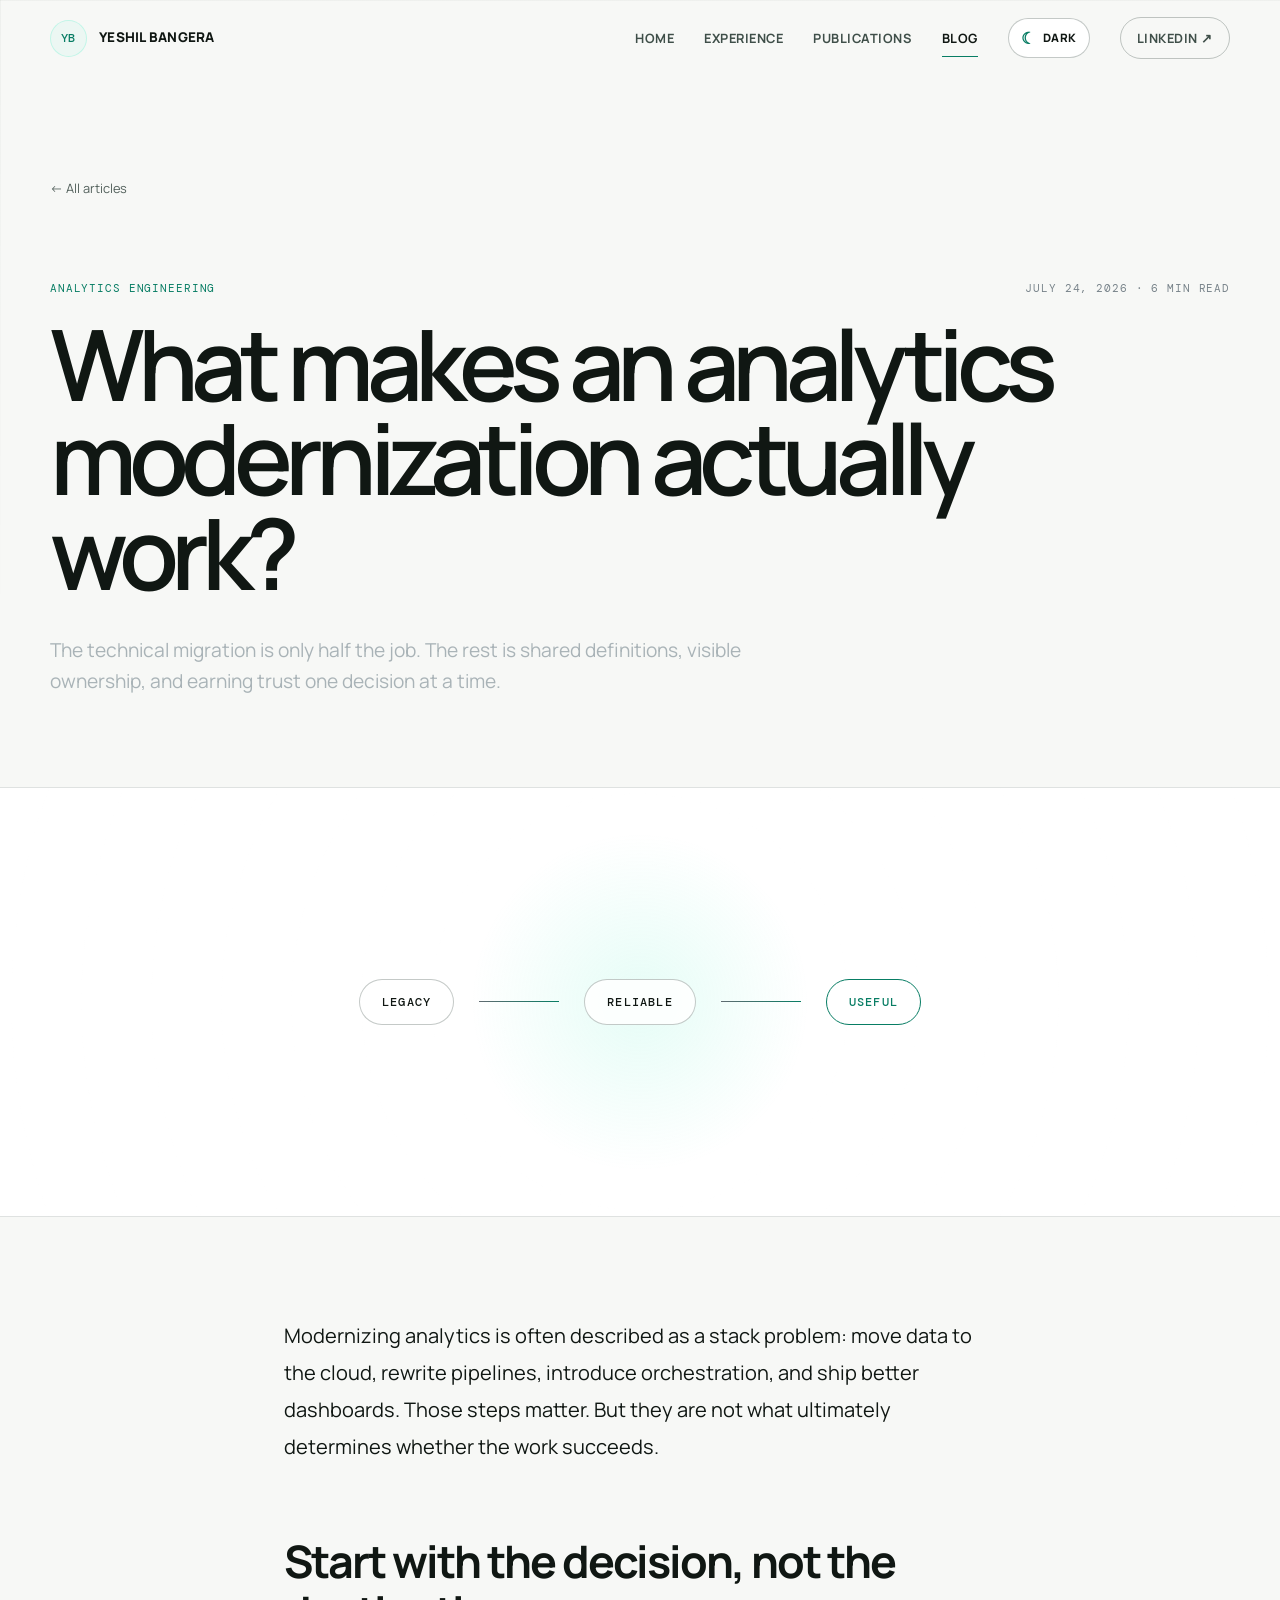
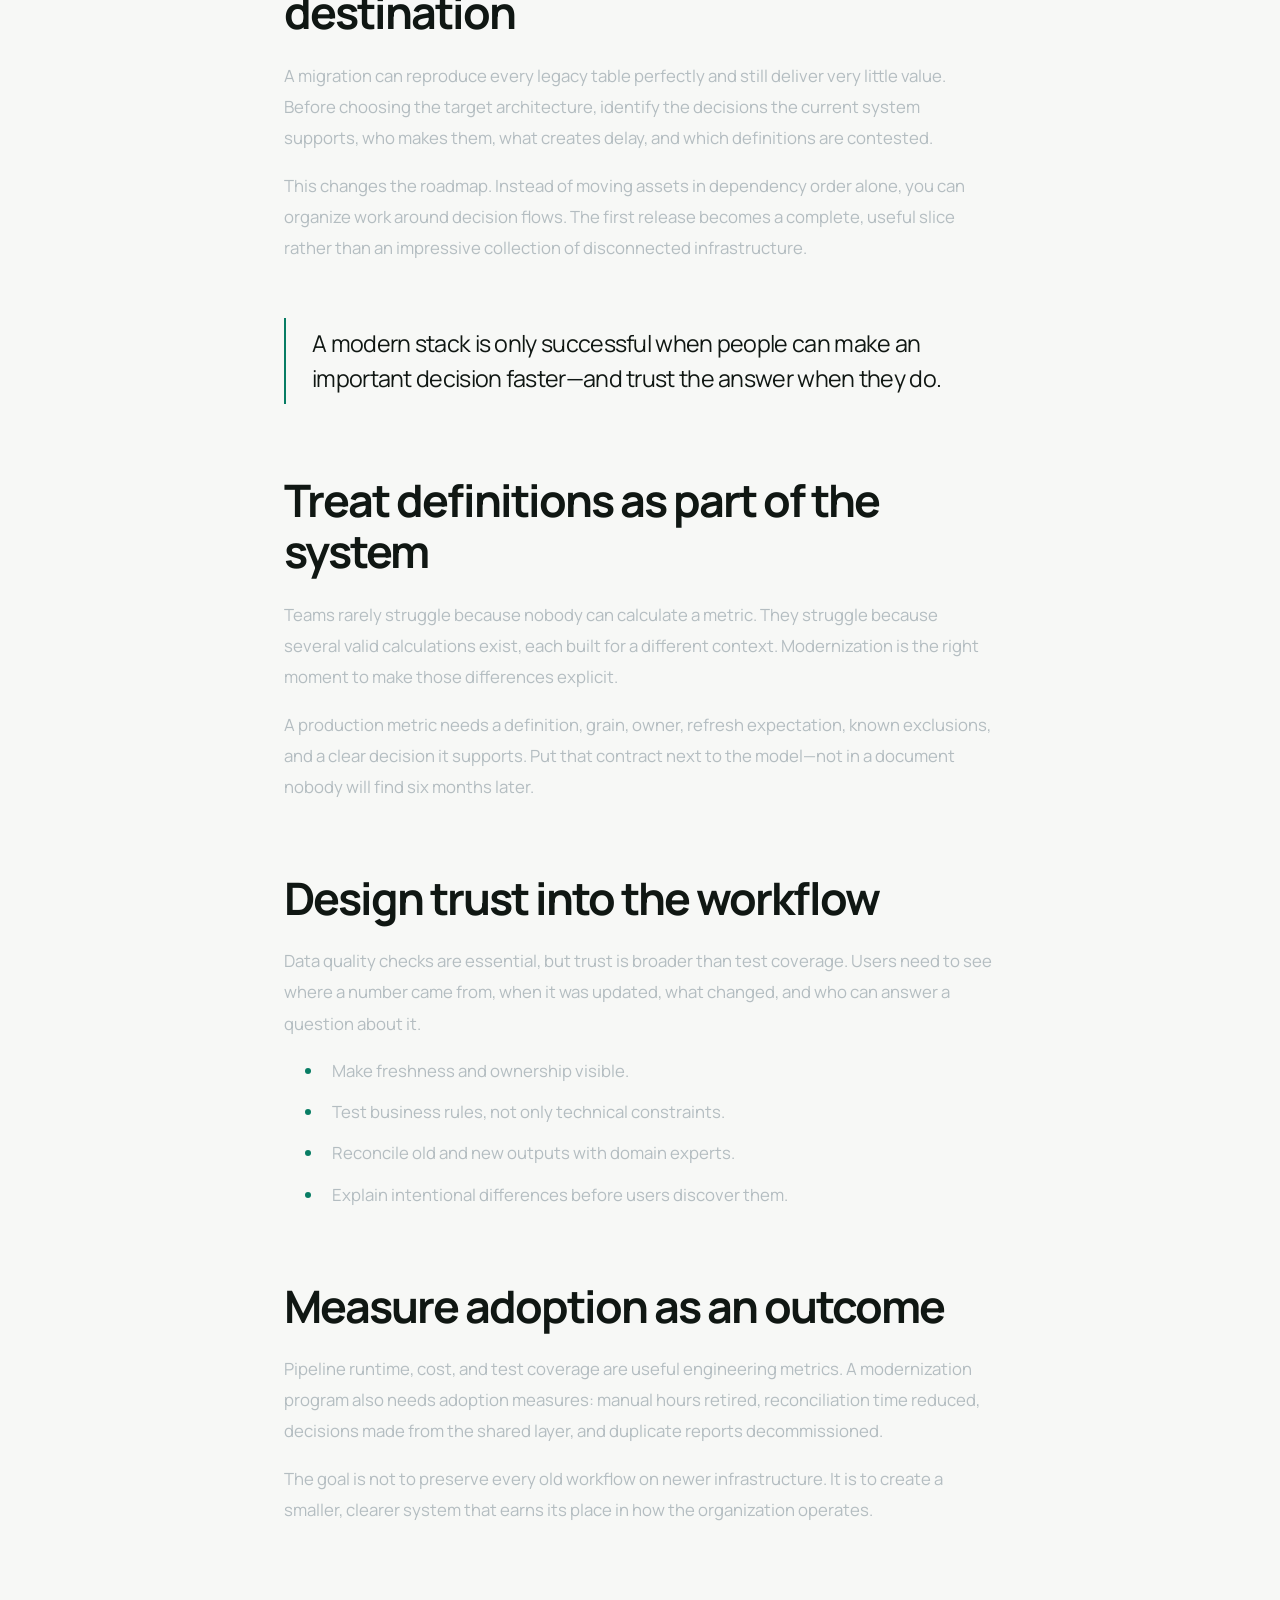
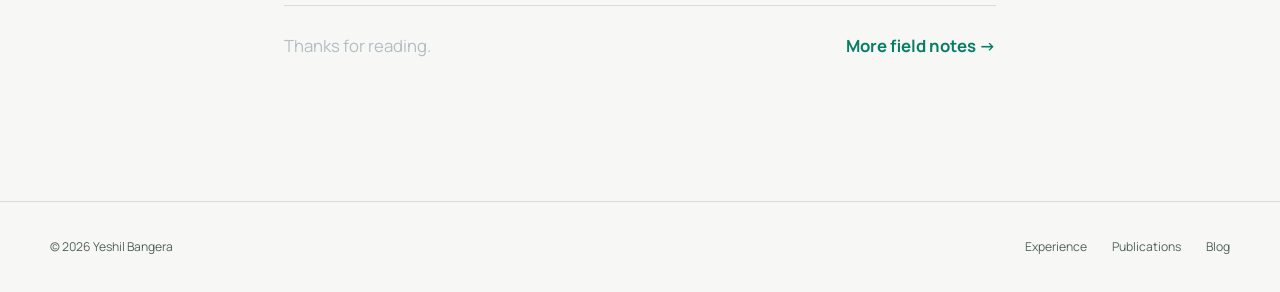
==== commit f0f41917: "Refresh theme assets on blog-modern-analytics.html" ====
--- a/blog-modern-analytics.html
+++ b/blog-modern-analytics.html
@@ -14,7 +14,7 @@
       href="https://yeshilbangera.github.io/blog-modern-analytics.html"
     />
     <link rel="icon" href="assets/favicon.svg" type="image/svg+xml" />
-    <link rel="stylesheet" href="assets/css/portfolio.css" />
+    <link rel="stylesheet" href="assets/css/portfolio.css?v=8210acd" />
   </head>
   <body>
     <a class="skip-link" href="#main">Skip to content</a>
@@ -154,6 +154,6 @@
         </div>
       </div>
     </footer>
-    <script src="assets/js/portfolio.js" defer></script>
+    <script src="assets/js/portfolio.js?v=8210acd" defer></script>
   </body>
 </html>
--- a/assets/css/portfolio.css
+++ b/assets/css/portfolio.css
@@ -198,6 +198,39 @@
 .site-nav .nav-cta:hover {
   border-color: var(--accent);
   color: var(--accent);
+}
+
+.theme-toggle {
+  display: inline-flex;
+  min-height: 40px;
+  align-items: center;
+  justify-content: center;
+  gap: 8px;
+  padding: 8px 12px;
+  border: 1px solid var(--line-strong);
+  border-radius: 999px;
+  background: var(--surface);
+  color: var(--text);
+  cursor: pointer;
+  font-size: 0.72rem;
+  font-weight: 800;
+  letter-spacing: 0.04em;
+  text-transform: uppercase;
+  transition:
+    border-color 180ms ease,
+    background-color 180ms ease,
+    transform 180ms ease;
+}
+
+.theme-toggle:hover {
+  transform: translateY(-1px);
+  border-color: var(--accent);
+}
+
+.theme-toggle [data-theme-icon] {
+  color: var(--accent);
+  font-size: 1rem;
+  line-height: 1;
 }
 
 .nav-toggle {
@@ -1816,6 +1849,10 @@
     gap: 6px;
   }
 
+  .theme-toggle {
+    width: 100%;
+  }
+
   .site-nav.is-open {
     display: flex;
   }
@@ -2186,6 +2223,119 @@
 
   .article-body {
     padding-top: 70px;
+  }
+}
+
+html[data-theme="light"] {
+  --bg: #f7f8f6;
+  --bg-soft: #edf1ef;
+  --surface: #ffffff;
+  --surface-2: #e5ebe8;
+  --line: rgba(11, 31, 24, 0.13);
+  --line-strong: rgba(11, 31, 24, 0.24);
+  --text: #101713;
+  --muted: #53615c;
+  --accent: #087d64;
+  --accent-2: #355fc2;
+  --accent-dark: #ffffff;
+}
+
+html[data-theme="light"] body::before {
+  background:
+    linear-gradient(rgba(11, 31, 24, 0.035) 1px, transparent 1px),
+    linear-gradient(90deg, rgba(11, 31, 24, 0.035) 1px, transparent 1px);
+}
+
+html[data-theme="light"] .site-header.is-scrolled {
+  background: rgba(247, 248, 246, 0.86);
+}
+
+html[data-theme="light"] .site-nav a {
+  color: #3f4f49;
+}
+
+html[data-theme="light"] .site-nav a:hover,
+html[data-theme="light"] .site-nav a:focus-visible,
+html[data-theme="light"] .site-nav a.is-active {
+  color: var(--text);
+}
+
+html[data-theme="light"] .hero-intro {
+  color: var(--text);
+}
+
+html[data-theme="light"] .hero-foot,
+html[data-theme="light"] .system-topline,
+html[data-theme="light"] .system-node span,
+html[data-theme="light"] .signal-card-top,
+html[data-theme="light"] .signal-meta,
+html[data-theme="light"] .inline-arrow,
+html[data-theme="light"] .blog-row time,
+html[data-theme="light"] .site-footer {
+  color: var(--muted);
+}
+
+html[data-theme="light"] .hero-system {
+  background:
+    linear-gradient(145deg, rgba(11, 31, 24, 0.045), transparent 48%),
+    rgba(255, 255, 255, 0.94);
+  box-shadow:
+    0 35px 90px rgba(31, 52, 44, 0.12),
+    inset 0 1px rgba(255, 255, 255, 0.8);
+}
+
+html[data-theme="light"] .system-node {
+  background: rgba(11, 31, 24, 0.025);
+}
+
+html[data-theme="light"] .system-node-accent {
+  background: rgba(8, 125, 100, 0.07);
+}
+
+html[data-theme="light"] .system-proof div {
+  background: #f4f7f5;
+}
+
+html[data-theme="light"] .system-connector span {
+  background: var(--surface);
+  color: var(--muted);
+}
+
+html[data-theme="light"] .impact-statement h2 span {
+  color: #64736d;
+}
+
+html[data-theme="light"] .signal-card {
+  background: rgba(255, 255, 255, 0.9);
+  box-shadow: 0 35px 90px rgba(31, 52, 44, 0.14);
+}
+
+html[data-theme="light"] .publication-art {
+  color: #ffffff;
+}
+
+html[data-theme="light"] .contact-band {
+  background:
+    radial-gradient(
+      circle at 15% 100%,
+      rgba(8, 125, 100, 0.14),
+      transparent 32%
+    ),
+    radial-gradient(
+      circle at 85% 0%,
+      rgba(53, 95, 194, 0.12),
+      transparent 32%
+    ),
+    var(--bg-soft);
+}
+
+html[data-theme="light"] .article-flow span {
+  background: rgba(255, 255, 255, 0.86);
+}
+
+@media (max-width: 980px) {
+  html[data-theme="light"] .site-nav {
+    background: rgba(247, 248, 246, 0.98);
   }
 }
 
